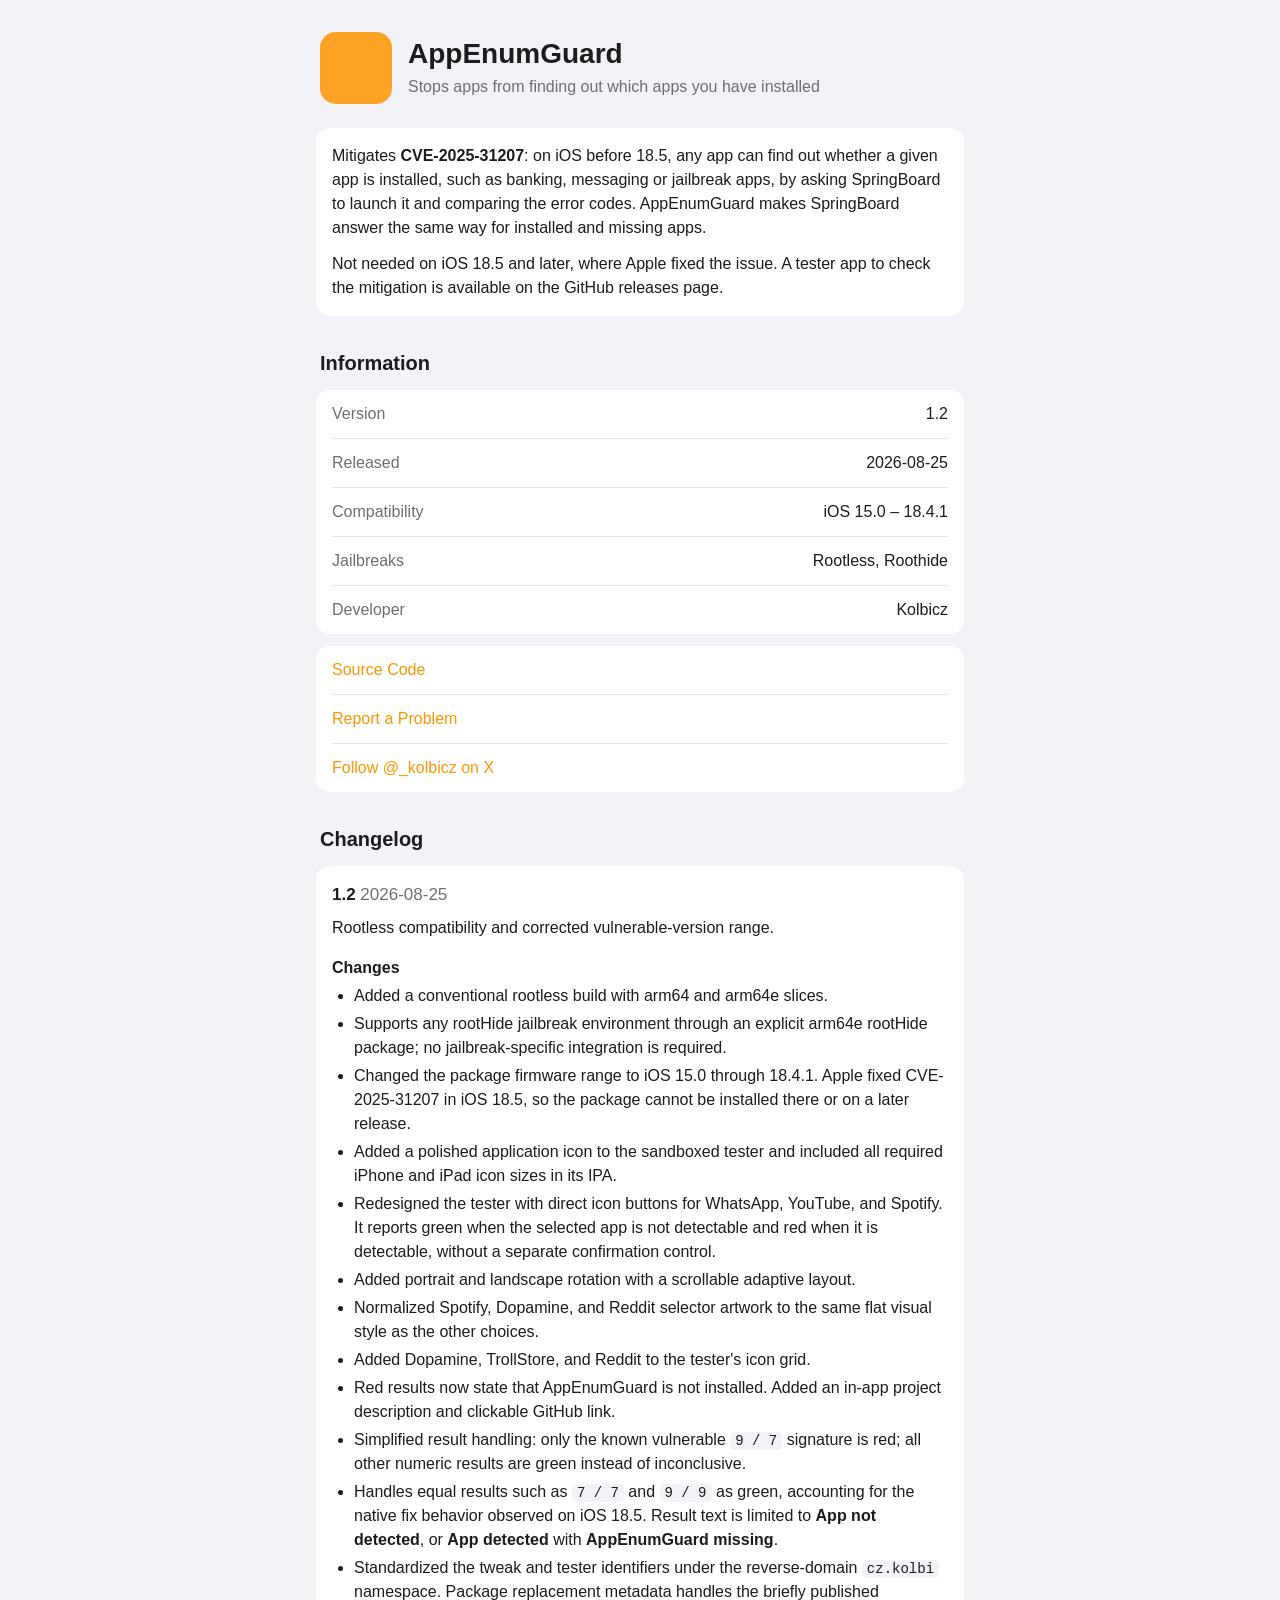
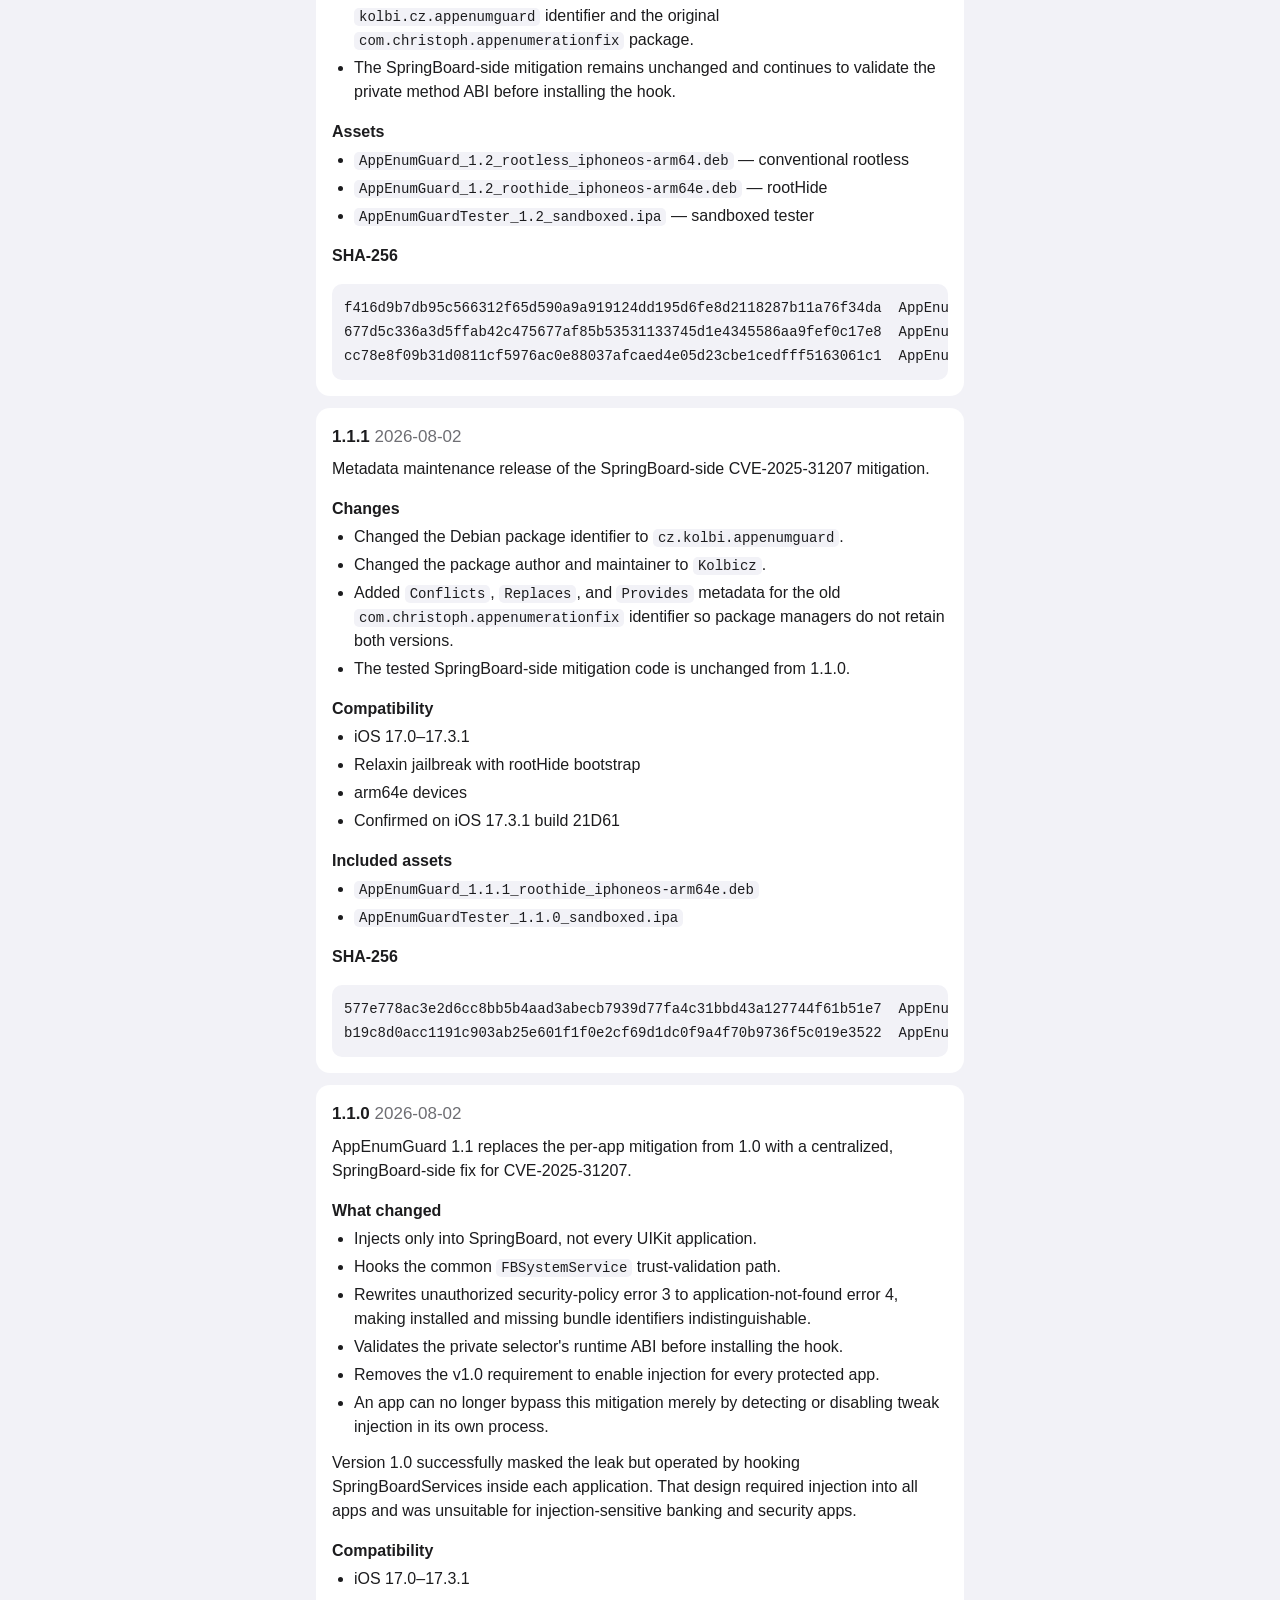
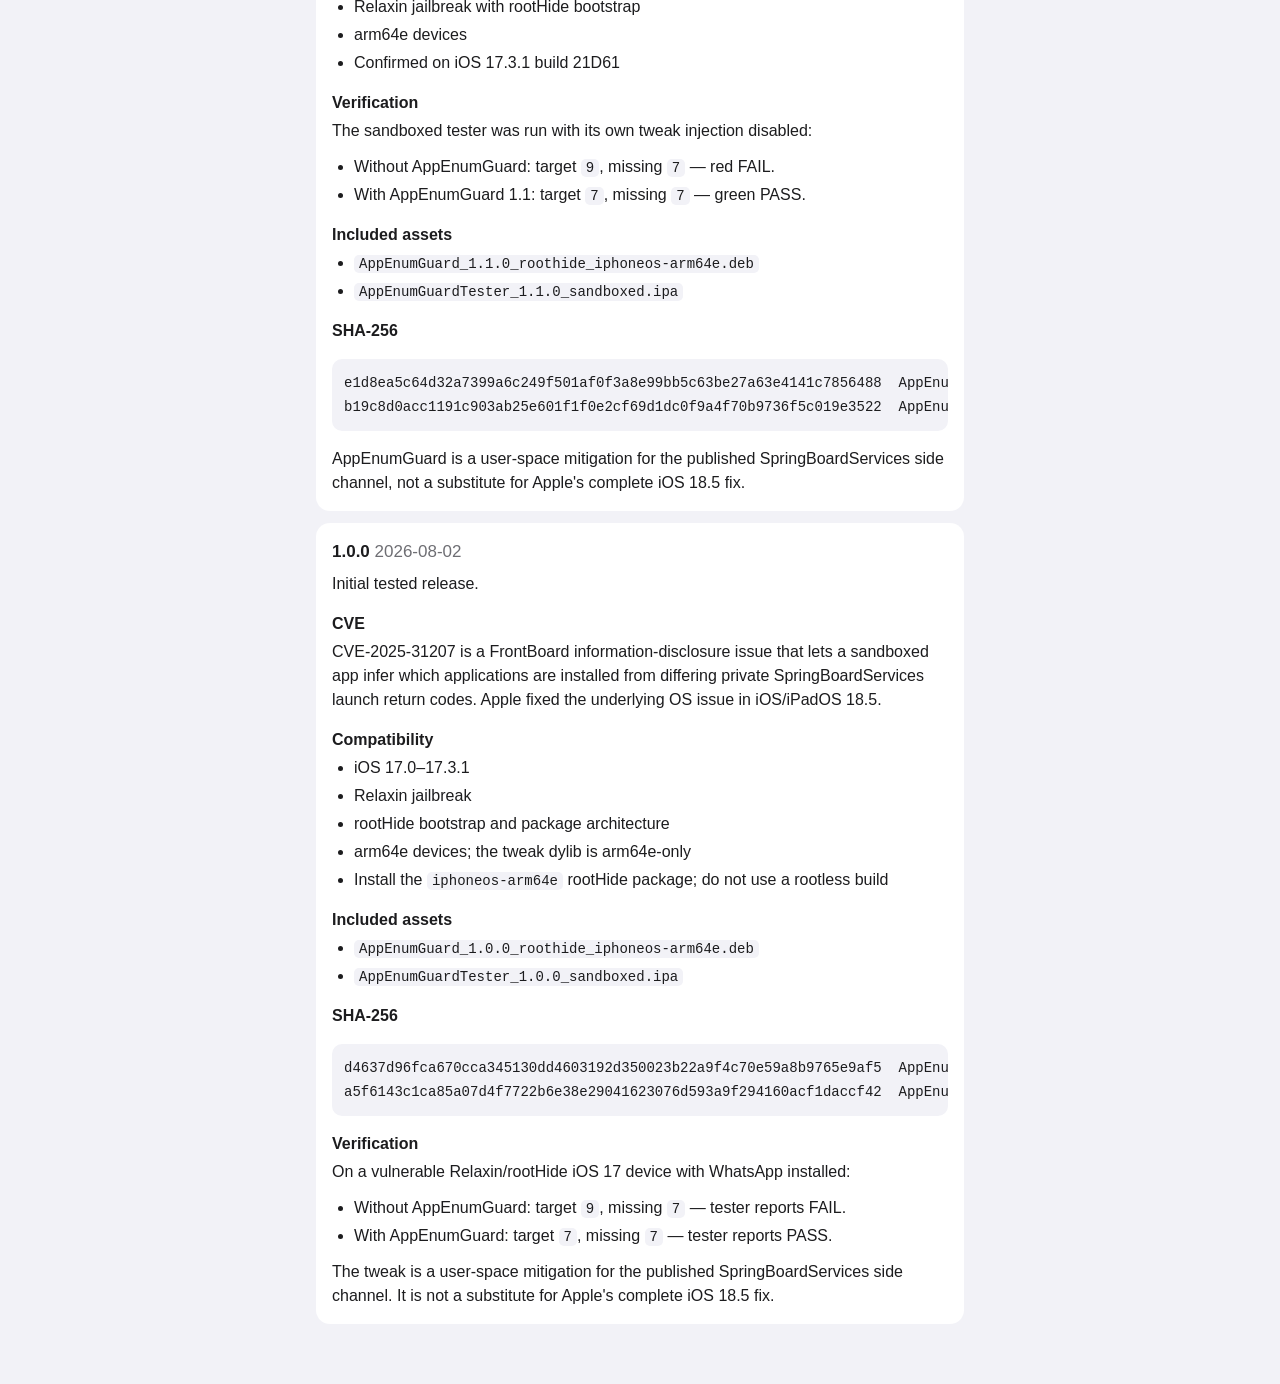
==== depictions/cz.kolbi.appenumguard.html @ c2be163f "Set up the package repo SBTweaker, Cylinder Reborn, OTA Toggle and AppEnumGuard, rebuilt hourly from" ====
<!doctype html>
<html lang="en">
<head>
<meta charset="utf-8">
<meta name="viewport" content="width=device-width, initial-scale=1">
<title>AppEnumGuard</title>
<link rel="stylesheet" href="../assets/style.css">
<link rel="icon" href="../CydiaIcon.png">
</head>
<body style="--tint: #FF9500">
<main>
<header class="pkg">
<div class="icon placeholder"></div>
<div><h1>AppEnumGuard</h1><p class="muted">Stops apps from finding out which apps you have installed</p></div>
</header>
<section class="card prose"><p>Mitigates <strong>CVE-2025-31207</strong>: on iOS before 18.5, any app can find out whether a given app is installed, such as banking, messaging or jailbreak apps, by asking SpringBoard to launch it and comparing the error codes. AppEnumGuard makes SpringBoard answer the same way for installed and missing apps.</p>
<p>Not needed on iOS 18.5 and later, where Apple fixed the issue. A tester app to check the mitigation is available on the GitHub releases page.</p></section>
<h2>Information</h2>
<section class="card table"><div class="row"><span>Version</span><span>1.2</span></div>
<div class="row"><span>Released</span><span>2026-08-25</span></div>
<div class="row"><span>Compatibility</span><span>iOS 15.0 – 18.4.1</span></div>
<div class="row"><span>Jailbreaks</span><span>Rootless, Roothide</span></div>
<div class="row"><span>Developer</span><span>Kolbicz</span></div></section>
<section class="card links">
<a href="https://github.com/kolbicz/AppEnumGuard">Source Code</a>
<a href="https://github.com/kolbicz/AppEnumGuard/issues">Report a Problem</a>
<a href="https://x.com/_kolbicz">Follow @_kolbicz on X</a>
</section>
<h2>Changelog</h2><section class="release"><h3>1.2 <span class="muted">2026-08-25</span></h3><p>Rootless compatibility and corrected vulnerable-version range.</p>
<h4>Changes</h4>
<ul>
<li>Added a conventional rootless build with arm64 and arm64e slices.</li>
<li>Supports any rootHide jailbreak environment through an explicit arm64e rootHide package; no jailbreak-specific integration is required.</li>
<li>Changed the package firmware range to iOS 15.0 through 18.4.1. Apple fixed CVE-2025-31207 in iOS 18.5, so the package cannot be installed there or on a later release.</li>
<li>Added a polished application icon to the sandboxed tester and included all required iPhone and iPad icon sizes in its IPA.</li>
<li>Redesigned the tester with direct icon buttons for WhatsApp, YouTube, and Spotify. It reports green when the selected app is not detectable and red when it is detectable, without a separate confirmation control.</li>
<li>Added portrait and landscape rotation with a scrollable adaptive layout.</li>
<li>Normalized Spotify, Dopamine, and Reddit selector artwork to the same flat visual style as the other choices.</li>
<li>Added Dopamine, TrollStore, and Reddit to the tester's icon grid.</li>
<li>Red results now state that AppEnumGuard is not installed. Added an in-app project description and clickable GitHub link.</li>
<li>Simplified result handling: only the known vulnerable <code>9 / 7</code> signature is red; all other numeric results are green instead of inconclusive.</li>
<li>Handles equal results such as <code>7 / 7</code> and <code>9 / 9</code> as green, accounting for the native fix behavior observed on iOS 18.5. Result text is limited to <strong>App not detected</strong>, or <strong>App detected</strong> with <strong>AppEnumGuard missing</strong>.</li>
<li>Standardized the tweak and tester identifiers under the reverse-domain <code>cz.kolbi</code> namespace. Package replacement metadata handles the briefly published <code>kolbi.cz.appenumguard</code> identifier and the original <code>com.christoph.appenumerationfix</code> package.</li>
<li>The SpringBoard-side mitigation remains unchanged and continues to validate the private method ABI before installing the hook.</li>
</ul>
<h4>Assets</h4>
<ul>
<li><code>AppEnumGuard_1.2_rootless_iphoneos-arm64.deb</code> — conventional rootless</li>
<li><code>AppEnumGuard_1.2_roothide_iphoneos-arm64e.deb</code> — rootHide</li>
<li><code>AppEnumGuardTester_1.2_sandboxed.ipa</code> — sandboxed tester</li>
</ul>
<h4>SHA-256</h4>
<pre><code>f416d9b7db95c566312f65d590a9a919124dd195d6fe8d2118287b11a76f34da  AppEnumGuard_1.2_rootless_iphoneos-arm64.deb
677d5c336a3d5ffab42c475677af85b53531133745d1e4345586aa9fef0c17e8  AppEnumGuard_1.2_roothide_iphoneos-arm64e.deb
cc78e8f09b31d0811cf5976ac0e88037afcaed4e05d23cbe1cedfff5163061c1  AppEnumGuardTester_1.2_sandboxed.ipa</code></pre></section>
<section class="release"><h3>1.1.1 <span class="muted">2026-08-02</span></h3><p>Metadata maintenance release of the SpringBoard-side CVE-2025-31207 mitigation.</p>
<h4>Changes</h4>
<ul>
<li>Changed the Debian package identifier to <code>cz.kolbi.appenumguard</code>.</li>
<li>Changed the package author and maintainer to <code>Kolbicz</code>.</li>
<li>Added <code>Conflicts</code>, <code>Replaces</code>, and <code>Provides</code> metadata for the old <code>com.christoph.appenumerationfix</code> identifier so package managers do not retain both versions.</li>
<li>The tested SpringBoard-side mitigation code is unchanged from 1.1.0.</li>
</ul>
<h4>Compatibility</h4>
<ul>
<li>iOS 17.0–17.3.1</li>
<li>Relaxin jailbreak with rootHide bootstrap</li>
<li>arm64e devices</li>
<li>Confirmed on iOS 17.3.1 build 21D61</li>
</ul>
<h4>Included assets</h4>
<ul>
<li><code>AppEnumGuard_1.1.1_roothide_iphoneos-arm64e.deb</code></li>
<li><code>AppEnumGuardTester_1.1.0_sandboxed.ipa</code></li>
</ul>
<h4>SHA-256</h4>
<pre><code>577e778ac3e2d6cc8bb5b4aad3abecb7939d77fa4c31bbd43a127744f61b51e7  AppEnumGuard_1.1.1_roothide_iphoneos-arm64e.deb
b19c8d0acc1191c903ab25e601f1f0e2cf69d1dc0f9a4f70b9736f5c019e3522  AppEnumGuardTester_1.1.0_sandboxed.ipa</code></pre></section>
<section class="release"><h3>1.1.0 <span class="muted">2026-08-02</span></h3><p>AppEnumGuard 1.1 replaces the per-app mitigation from 1.0 with a centralized, SpringBoard-side fix for CVE-2025-31207.</p>
<h4>What changed</h4>
<ul>
<li>Injects only into SpringBoard, not every UIKit application.</li>
<li>Hooks the common <code>FBSystemService</code> trust-validation path.</li>
<li>Rewrites unauthorized security-policy error 3 to application-not-found error 4, making installed and missing bundle identifiers indistinguishable.</li>
<li>Validates the private selector's runtime ABI before installing the hook.</li>
<li>Removes the v1.0 requirement to enable injection for every protected app.</li>
<li>An app can no longer bypass this mitigation merely by detecting or disabling tweak injection in its own process.</li>
</ul>
<p>Version 1.0 successfully masked the leak but operated by hooking SpringBoardServices inside each application. That design required injection into all apps and was unsuitable for injection-sensitive banking and security apps.</p>
<h4>Compatibility</h4>
<ul>
<li>iOS 17.0–17.3.1</li>
<li>Relaxin jailbreak with rootHide bootstrap</li>
<li>arm64e devices</li>
<li>Confirmed on iOS 17.3.1 build 21D61</li>
</ul>
<h4>Verification</h4>
<p>The sandboxed tester was run with its own tweak injection disabled:</p>
<ul>
<li>Without AppEnumGuard: target <code>9</code>, missing <code>7</code> — red FAIL.</li>
<li>With AppEnumGuard 1.1: target <code>7</code>, missing <code>7</code> — green PASS.</li>
</ul>
<h4>Included assets</h4>
<ul>
<li><code>AppEnumGuard_1.1.0_roothide_iphoneos-arm64e.deb</code></li>
<li><code>AppEnumGuardTester_1.1.0_sandboxed.ipa</code></li>
</ul>
<h4>SHA-256</h4>
<pre><code>e1d8ea5c64d32a7399a6c249f501af0f3a8e99bb5c63be27a63e4141c7856488  AppEnumGuard_1.1.0_roothide_iphoneos-arm64e.deb
b19c8d0acc1191c903ab25e601f1f0e2cf69d1dc0f9a4f70b9736f5c019e3522  AppEnumGuardTester_1.1.0_sandboxed.ipa</code></pre>
<p>AppEnumGuard is a user-space mitigation for the published SpringBoardServices side channel, not a substitute for Apple's complete iOS 18.5 fix.</p></section>
<section class="release"><h3>1.0.0 <span class="muted">2026-08-02</span></h3><p>Initial tested release.</p>
<h4>CVE</h4>
<p>CVE-2025-31207 is a FrontBoard information-disclosure issue that lets a sandboxed app infer which applications are installed from differing private SpringBoardServices launch return codes. Apple fixed the underlying OS issue in iOS/iPadOS 18.5.</p>
<h4>Compatibility</h4>
<ul>
<li>iOS 17.0–17.3.1</li>
<li>Relaxin jailbreak</li>
<li>rootHide bootstrap and package architecture</li>
<li>arm64e devices; the tweak dylib is arm64e-only</li>
<li>Install the <code>iphoneos-arm64e</code> rootHide package; do not use a rootless build</li>
</ul>
<h4>Included assets</h4>
<ul>
<li><code>AppEnumGuard_1.0.0_roothide_iphoneos-arm64e.deb</code></li>
<li><code>AppEnumGuardTester_1.0.0_sandboxed.ipa</code></li>
</ul>
<h4>SHA-256</h4>
<pre><code>d4637d96fca670cca345130dd4603192d350023b22a9f4c70e59a8b9765e9af5  AppEnumGuard_1.0.0_roothide_iphoneos-arm64e.deb
a5f6143c1ca85a07d4f7722b6e38e29041623076d593a9f294160acf1daccf42  AppEnumGuardTester_1.0.0_sandboxed.ipa</code></pre>
<h4>Verification</h4>
<p>On a vulnerable Relaxin/rootHide iOS 17 device with WhatsApp installed:</p>
<ul>
<li>Without AppEnumGuard: target <code>9</code>, missing <code>7</code> — tester reports FAIL.</li>
<li>With AppEnumGuard: target <code>7</code>, missing <code>7</code> — tester reports PASS.</li>
</ul>
<p>The tweak is a user-space mitigation for the published SpringBoardServices side channel. It is not a substitute for Apple's complete iOS 18.5 fix.</p></section>
</main>
</body>
</html>
---- assets/style.css ----
:root {
  --bg: #f2f2f7;
  --card: #ffffff;
  --text: #1c1c1e;
  --muted: #6e6e73;
  --line: #e5e5ea;
  --tint: #3478f6;
  color-scheme: light dark;
}

@media (prefers-color-scheme: dark) {
  :root {
    --bg: #000000;
    --card: #1c1c1e;
    --text: #f2f2f7;
    --muted: #98989f;
    --line: #2c2c2e;
  }
}

* { box-sizing: border-box; }

body {
  margin: 0;
  background: var(--bg);
  color: var(--text);
  font: 16px/1.5 -apple-system, BlinkMacSystemFont, "Segoe UI", Helvetica, Arial, sans-serif;
  -webkit-text-size-adjust: 100%;
}

main {
  max-width: 680px;
  margin: 0 auto;
  padding: 24px 16px 48px;
}

a { color: var(--tint); text-decoration: none; }
a:hover { text-decoration: underline; }

h1 { font-size: 28px; line-height: 1.2; margin: 0; }
h2 { font-size: 20px; margin: 32px 4px 12px; }
h3 { font-size: 17px; margin: 0; }
h4, h5, h6 { font-size: 16px; margin: 16px 0 4px; }
p { margin: 0 0 12px; }

.muted { color: var(--muted); font-weight: normal; }

code {
  font: 14px ui-monospace, SFMono-Regular, Menlo, monospace;
  background: var(--bg);
  padding: 1px 5px;
  border-radius: 5px;
  overflow-wrap: anywhere;
}
pre { overflow-x: auto; background: var(--bg); padding: 12px; border-radius: 10px; }
pre code { padding: 0; background: none; }

.icon {
  width: 72px;
  height: 72px;
  border-radius: 22%;
  flex: none;
  object-fit: cover;
}
.icon.small { width: 52px; height: 52px; }
.icon.placeholder { background: var(--tint); opacity: 0.85; }

header.repo, header.pkg {
  display: flex;
  align-items: center;
  gap: 16px;
  margin: 8px 4px 24px;
}
header p { margin: 4px 0 0; }

.card {
  background: var(--card);
  border-radius: 14px;
  padding: 16px;
  margin-bottom: 12px;
}

.prose ul, .prose ol, .release ul, .release ol { padding-left: 22px; margin: 0 0 12px; }
.prose li, .release li { margin-bottom: 4px; }
.prose > :last-child { margin-bottom: 0; }

.table { padding: 0 16px; }
.row {
  display: flex;
  justify-content: space-between;
  gap: 16px;
  padding: 12px 0;
  border-bottom: 1px solid var(--line);
}
.row:last-child { border-bottom: none; }
.row span:first-child { color: var(--muted); }
.row span:last-child { text-align: right; }

.links { display: flex; flex-direction: column; padding: 0 16px; }
.links a { padding: 12px 0; border-bottom: 1px solid var(--line); }
.links a:last-child { border-bottom: none; }

.release { background: var(--card); border-radius: 14px; padding: 16px; margin-bottom: 12px; }
.release h3 { margin-bottom: 8px; }
.release > :last-child { margin-bottom: 0; }

.add p { margin-bottom: 8px; }
.url { display: flex; gap: 8px; align-items: center; }
.url code { flex: 1; padding: 8px 10px; font-size: 15px; }

button, .button {
  font: inherit;
  font-weight: 600;
  border: none;
  border-radius: 10px;
  padding: 8px 14px;
  background: var(--tint);
  color: #fff;
  cursor: pointer;
  text-align: center;
}
.button:hover { text-decoration: none; opacity: 0.9; }
.buttons { display: flex; gap: 8px; margin-top: 12px; flex-wrap: wrap; }
.buttons .button { flex: 1; min-width: 140px; }

.package { display: flex; align-items: center; gap: 14px; color: inherit; }
.package:hover { text-decoration: none; background: var(--line); }
.package p { margin: 2px 0 0; font-size: 15px; }

footer { text-align: center; margin-top: 32px; font-size: 14px; }
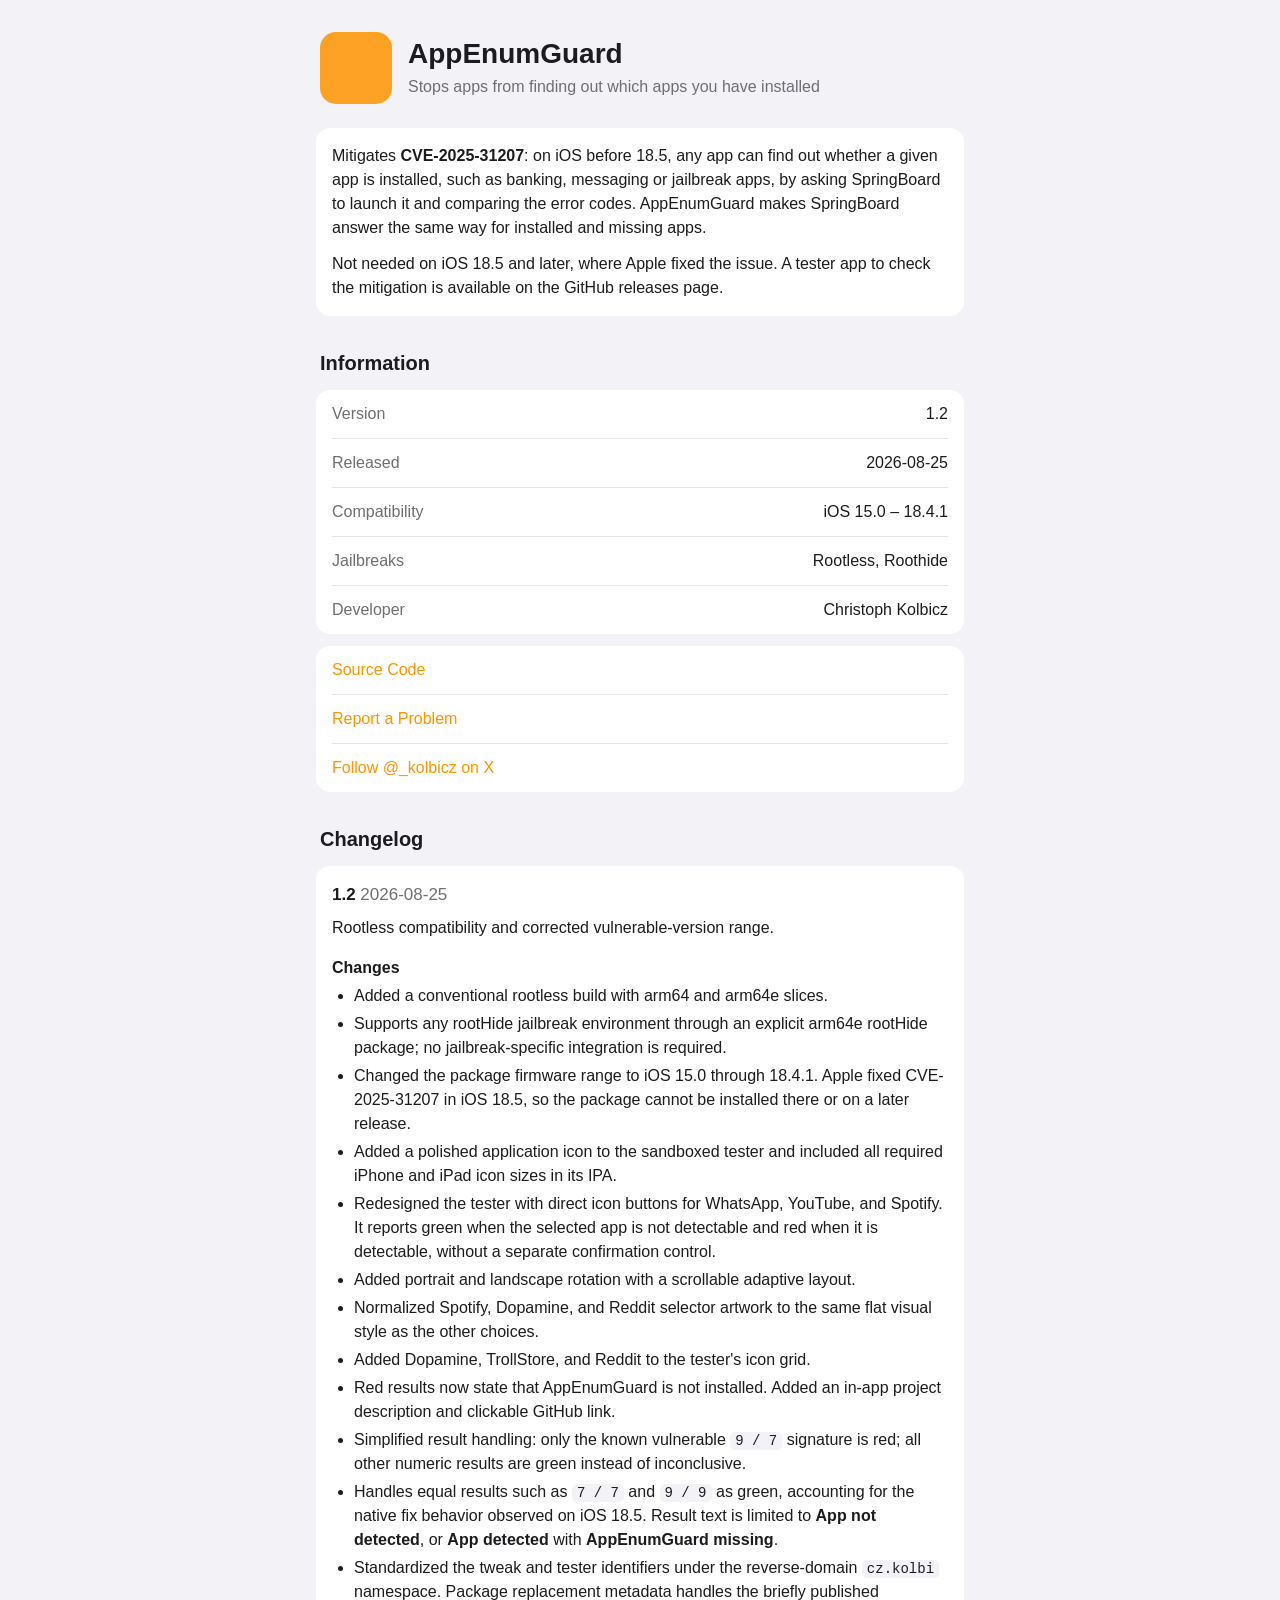
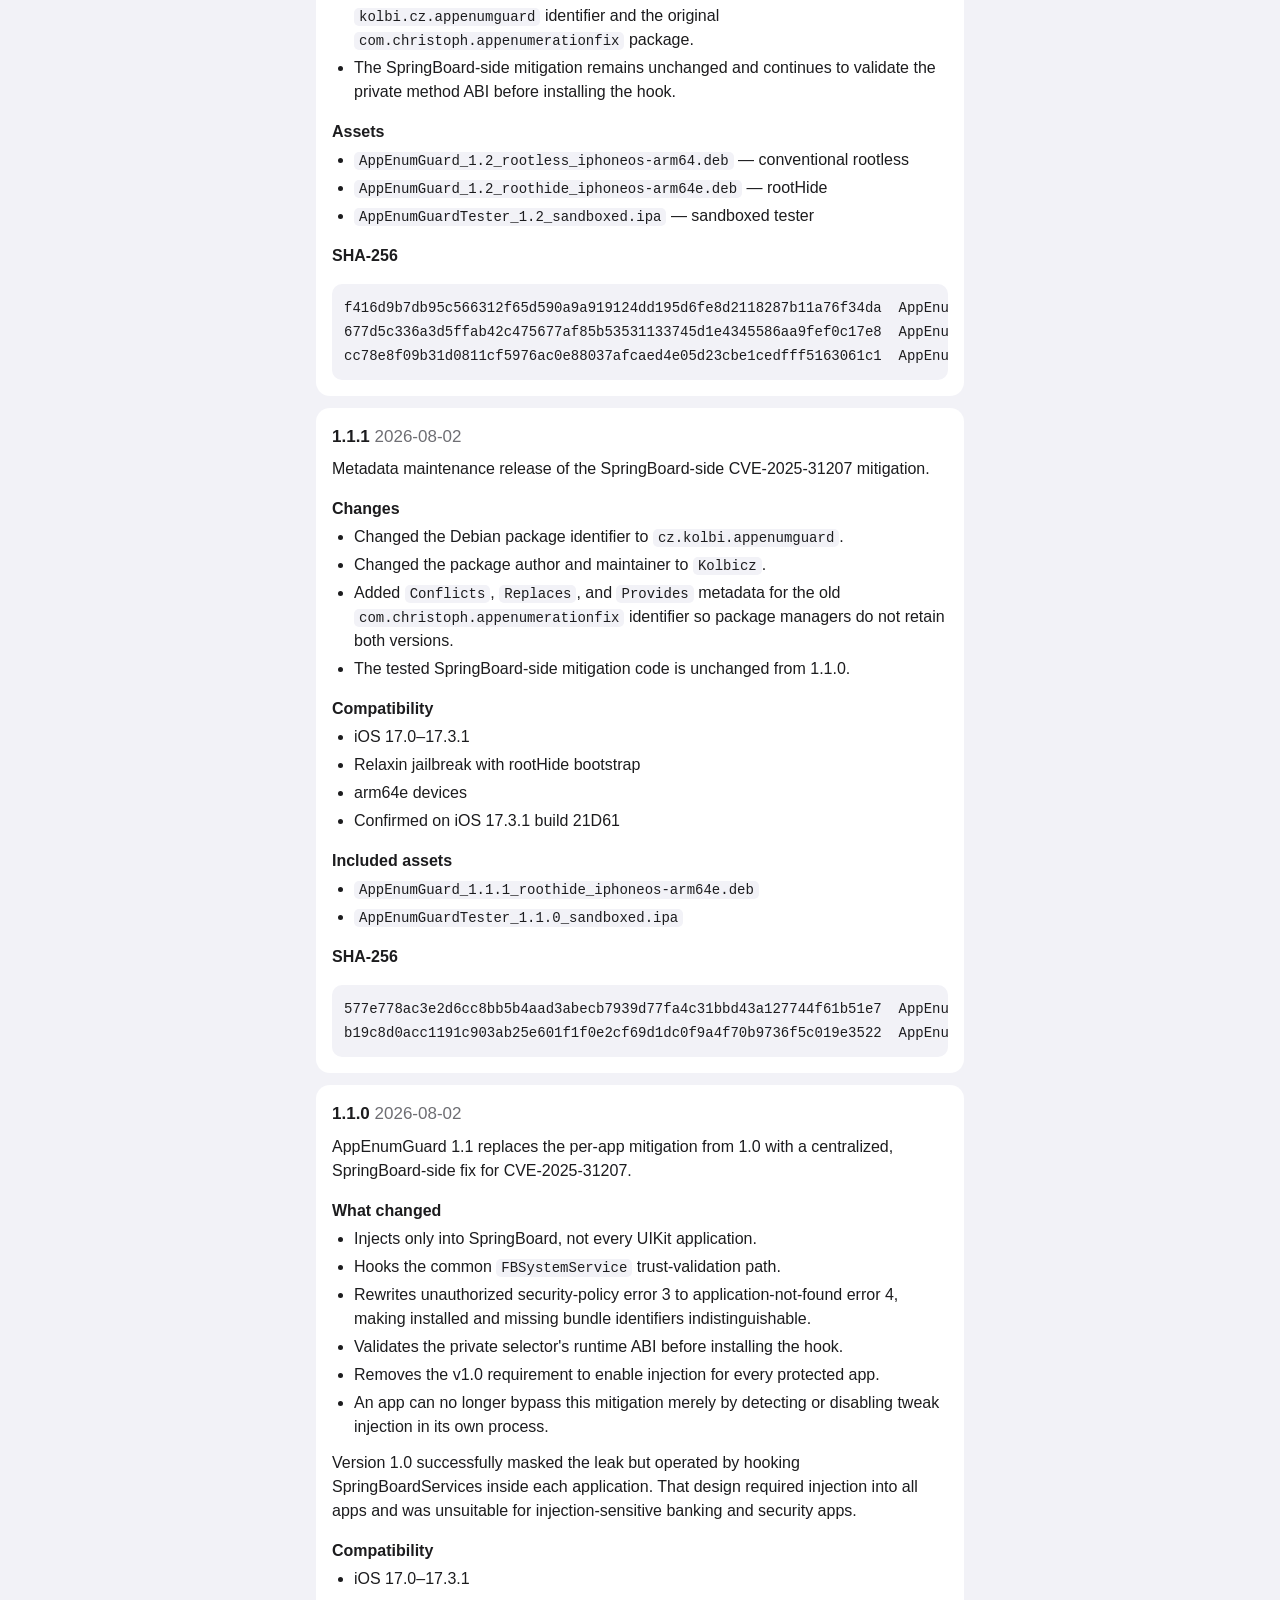
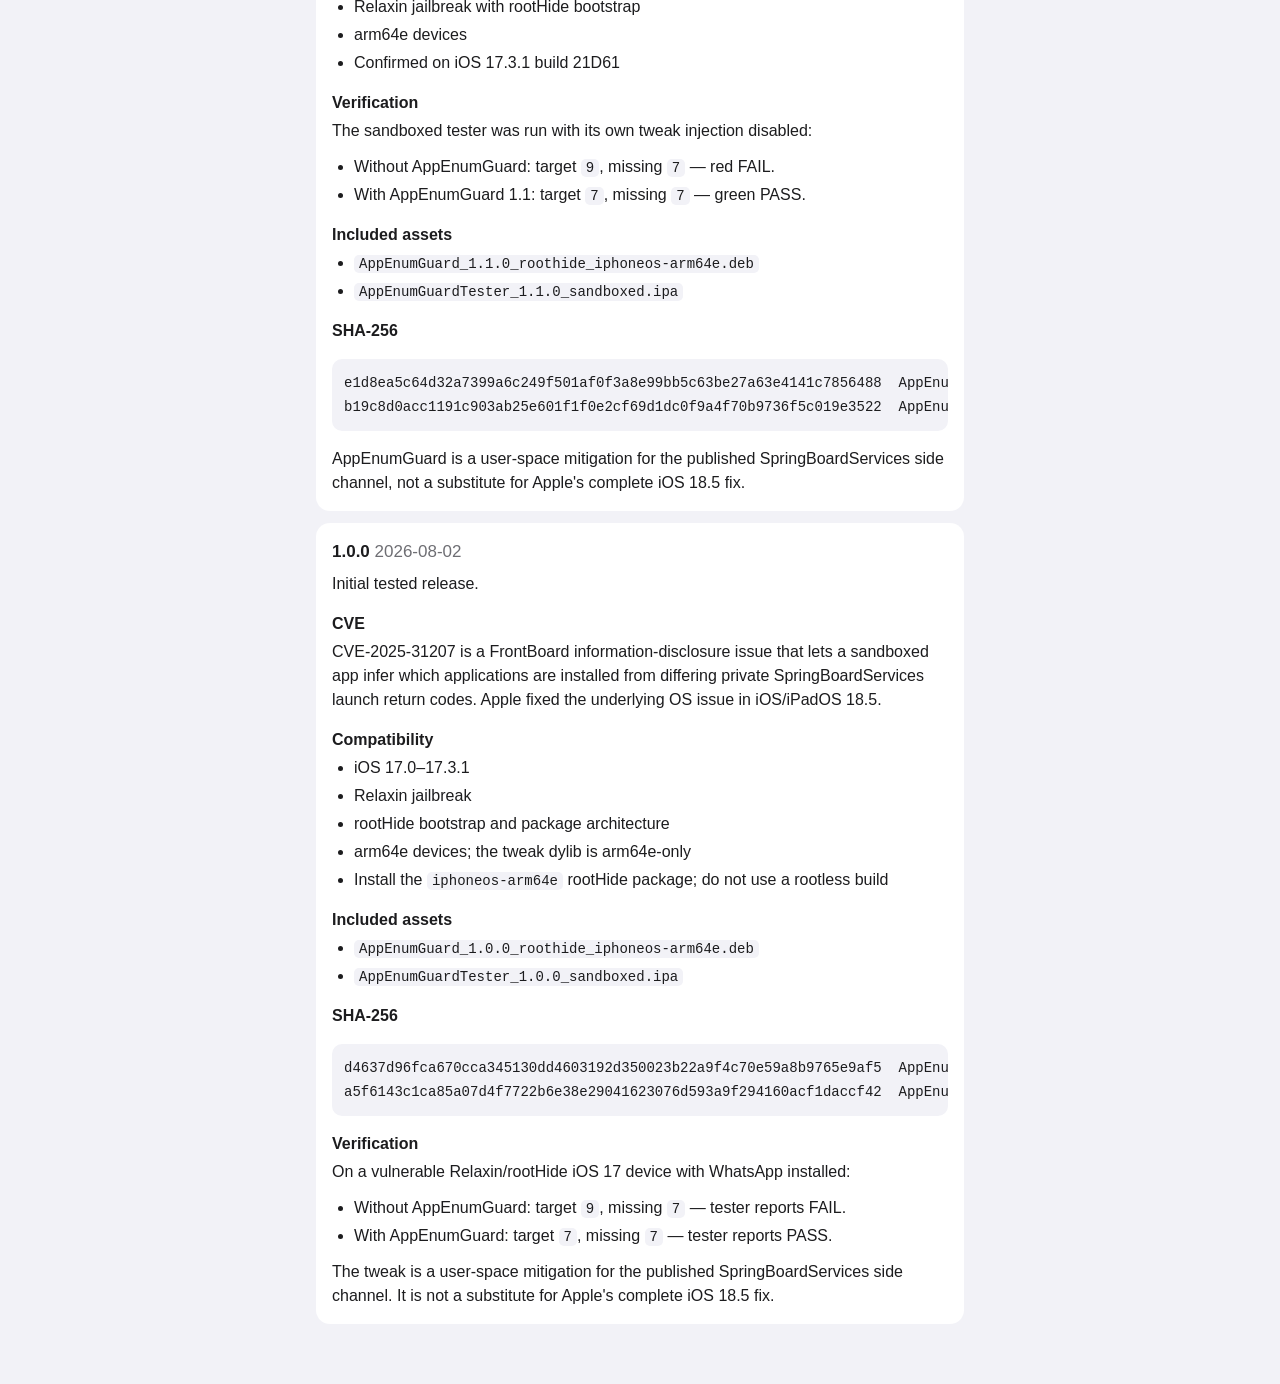
==== commit 543a5566: "Show one developer name for every package Co-Authored-By: Claude Opus 5.5 <noreply@anthropic.com>" ====
--- a/depictions/cz.kolbi.appenumguard.html
+++ b/depictions/cz.kolbi.appenumguard.html
@@ -20,7 +20,7 @@
 <div class="row"><span>Released</span><span>2026-08-25</span></div>
 <div class="row"><span>Compatibility</span><span>iOS 15.0 – 18.4.1</span></div>
 <div class="row"><span>Jailbreaks</span><span>Rootless, Roothide</span></div>
-<div class="row"><span>Developer</span><span>Kolbicz</span></div></section>
+<div class="row"><span>Developer</span><span>Christoph Kolbicz</span></div></section>
 <section class="card links">
 <a href="https://github.com/kolbicz/AppEnumGuard">Source Code</a>
 <a href="https://github.com/kolbicz/AppEnumGuard/issues">Report a Problem</a>
